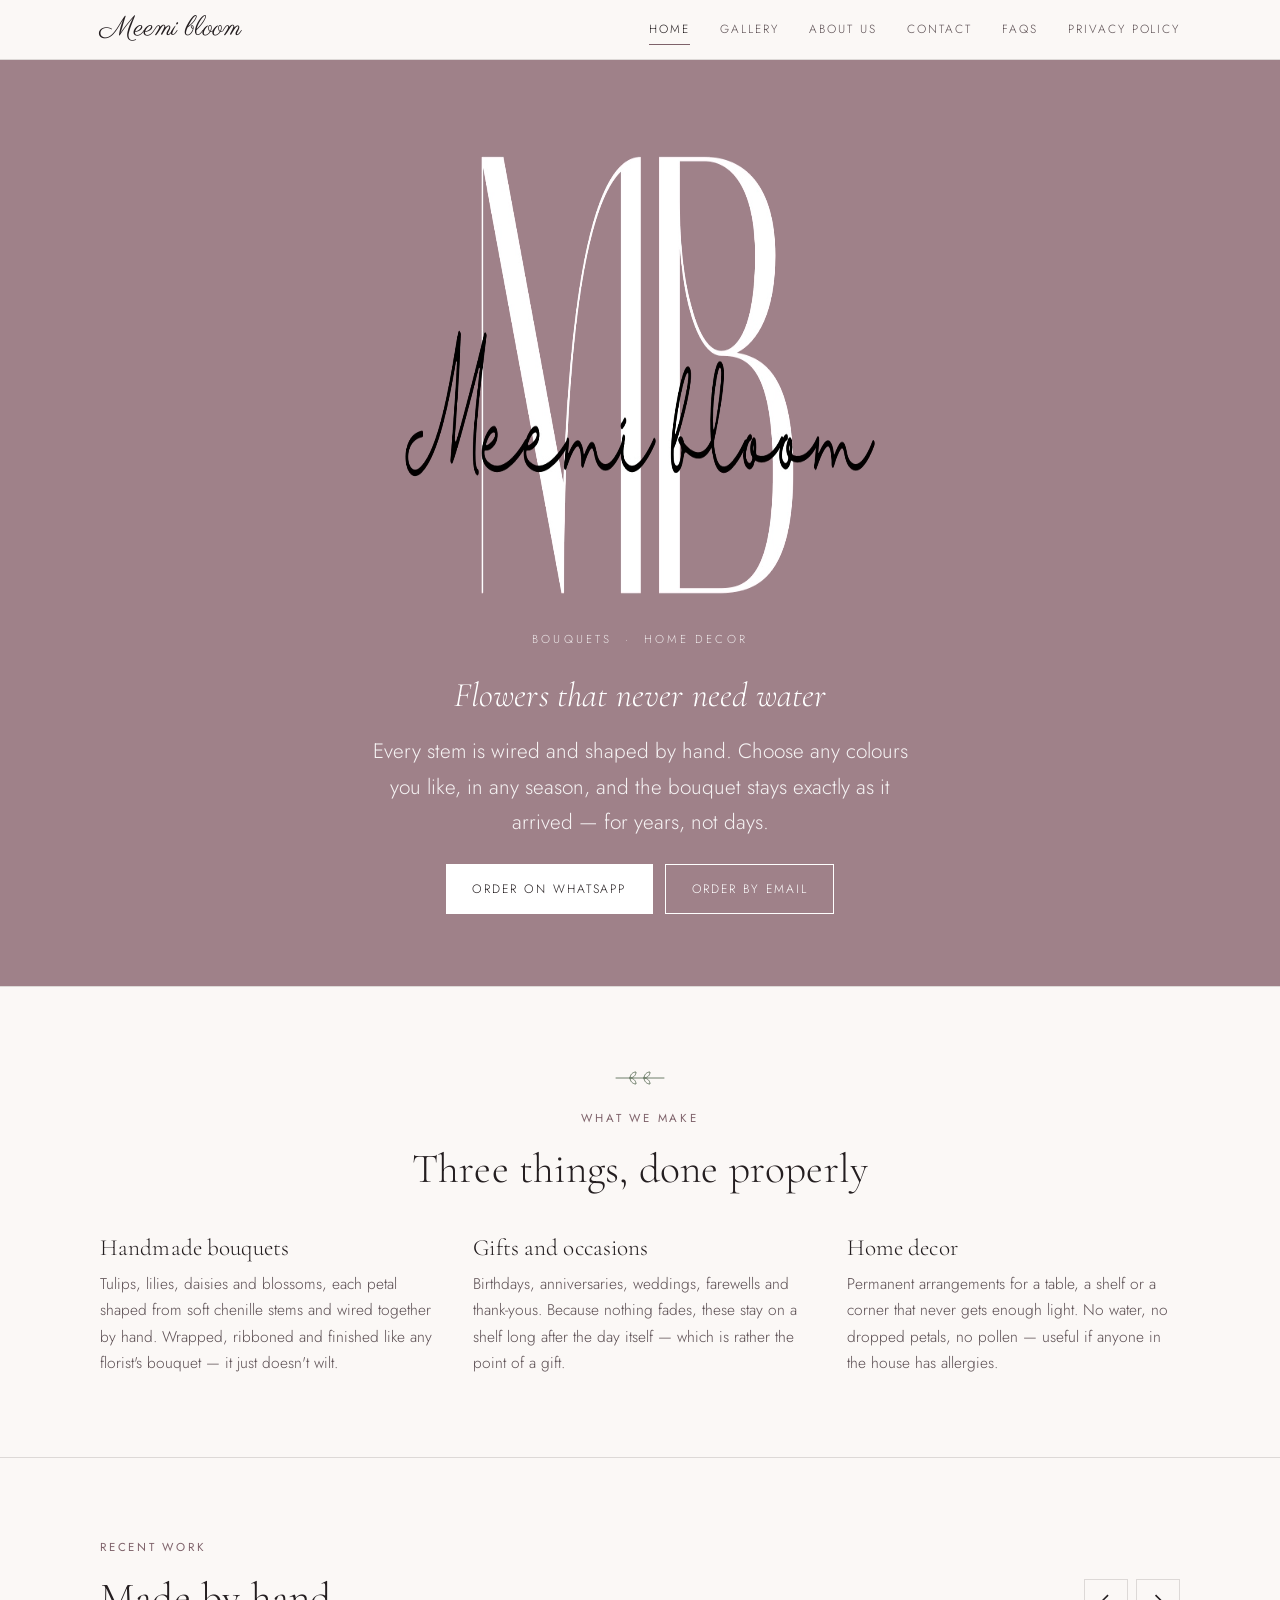
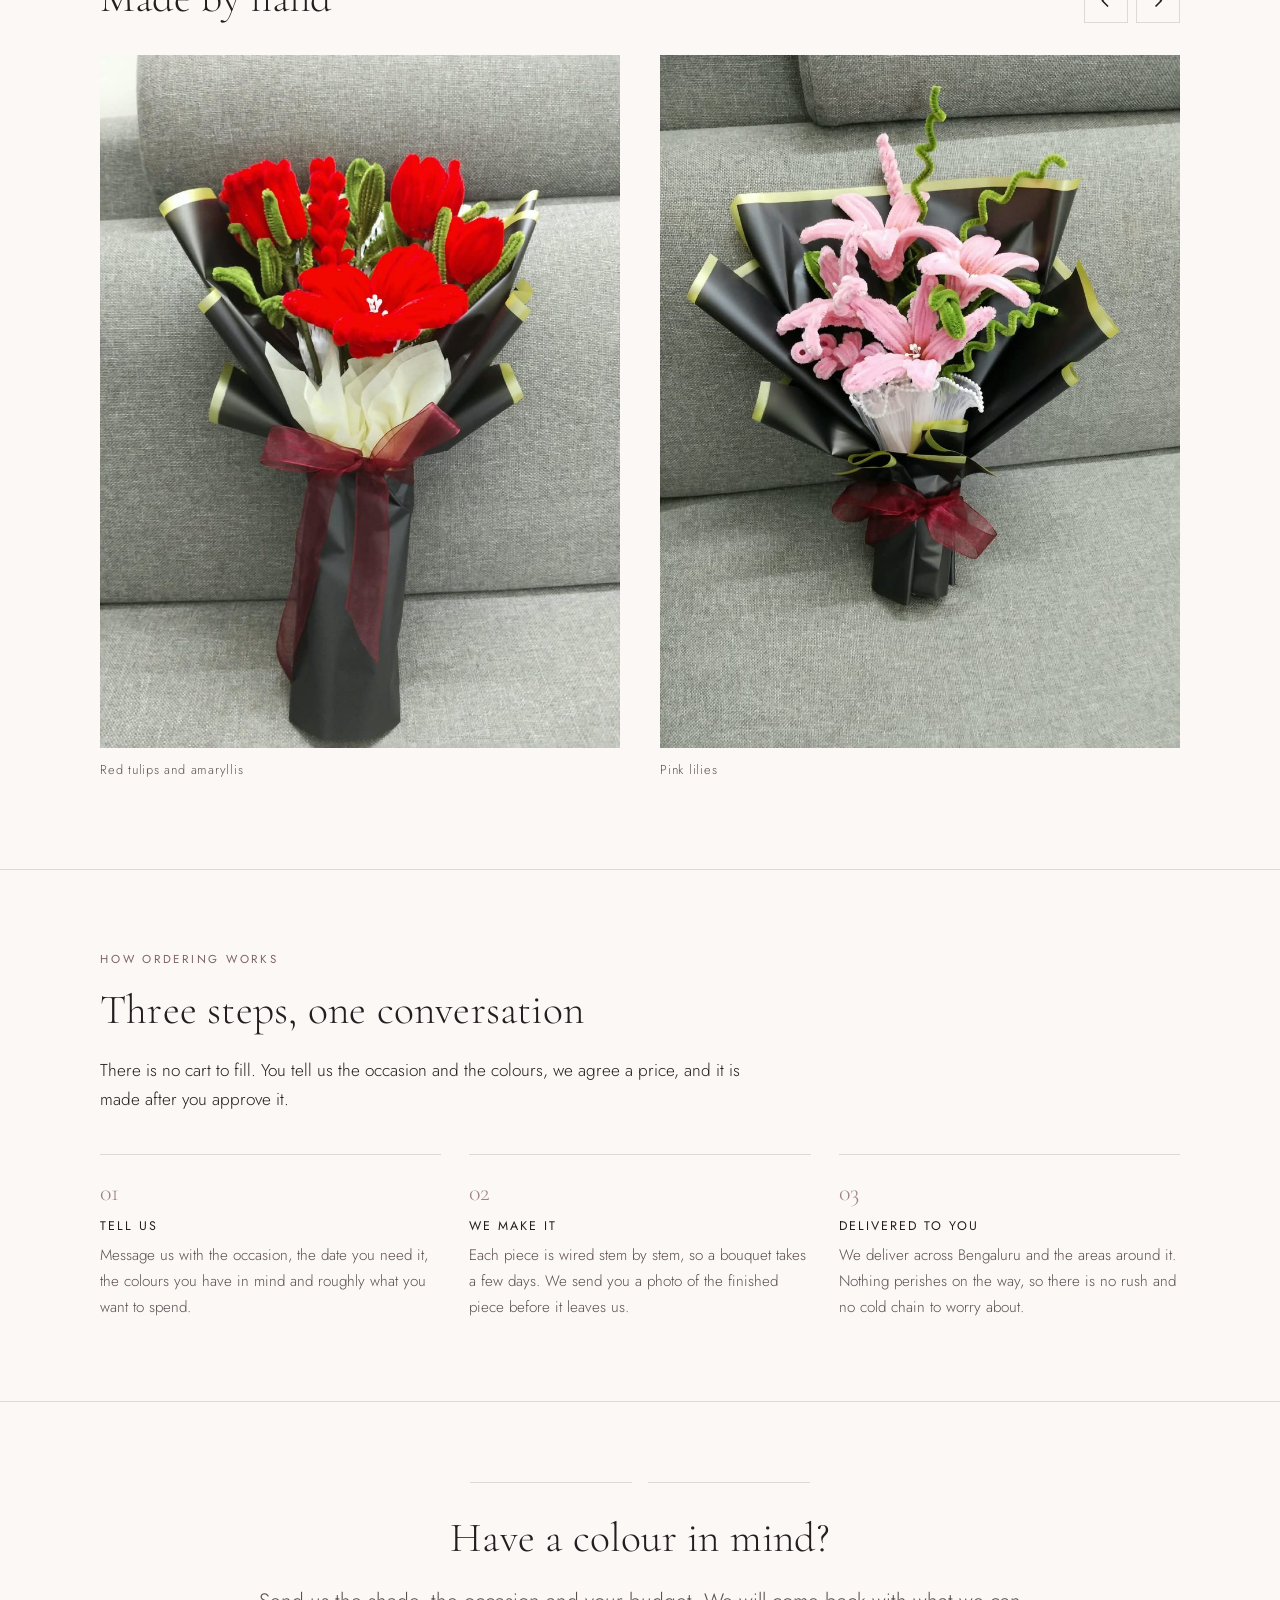
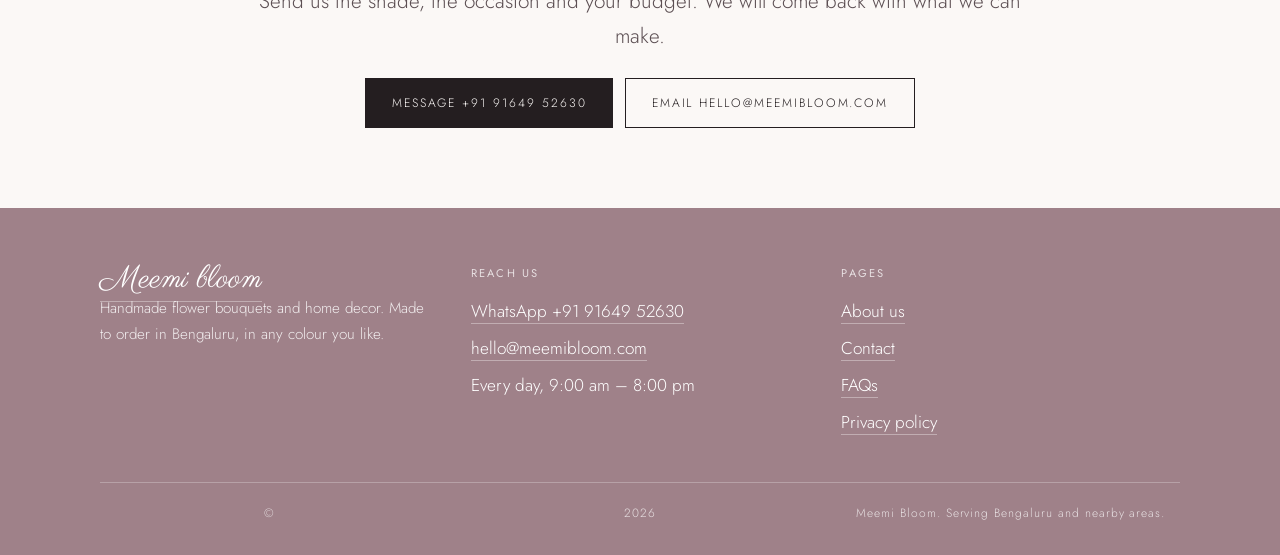
==== index.html @ 5b85087c "Add files via upload First version of the website" ====
<!DOCTYPE html>
<html lang="en">
<head>
<meta charset="utf-8">
<meta name="viewport" content="width=device-width, initial-scale=1">
<title>Meemi Bloom — Handmade Flower Bouquets & Home Decor in Bengaluru</title>
<meta name="description" content="Handmade flower bouquets and home decor from Meemi Bloom, Bengaluru. Wired by hand from chenille stems in any colour you choose — they never wilt and last for years. WhatsApp +91 91649 52630.">
<link rel="canonical" href="https://www.meemibloom.com/">
<meta name="robots" content="index, follow">
<meta property="og:type" content="website">
<meta property="og:site_name" content="Meemi Bloom">
<meta property="og:title" content="Meemi Bloom — Handmade Flower Bouquets & Home Decor in Bengaluru">
<meta property="og:description" content="Handmade flower bouquets and home decor from Meemi Bloom, Bengaluru. Wired by hand from chenille stems in any colour you choose — they never wilt and last for years. WhatsApp +91 91649 52630.">
<meta property="og:url" content="https://www.meemibloom.com/">
<meta property="og:image" content="https://www.meemibloom.com/assets/og-image.jpg">
<meta name="twitter:card" content="summary_large_image">
<meta name="theme-color" content="#9F8189">
<link rel="icon" href="assets/favicon-32.png" sizes="32x32">
<link rel="icon" href="assets/favicon.png" sizes="512x512">
<link rel="apple-touch-icon" href="assets/apple-touch-icon.png">
<link rel="preconnect" href="https://fonts.googleapis.com">
<link rel="preconnect" href="https://fonts.gstatic.com" crossorigin>
<link href="https://fonts.googleapis.com/css2?family=Cormorant+Garamond:ital,wght@0,300;0,400;0,500;1,300&family=Jost:wght@300;400&family=Parisienne&display=swap" rel="stylesheet">
<link rel="stylesheet" href="style.css">
<script>document.documentElement.classList.add('js');</script>
<script src="photos.js"></script>
<script type="application/ld+json">{
  "@context": "https://schema.org",
  "@type": "Store",
  "@id": "https://www.meemibloom.com/#business",
  "name": "Meemi Bloom",
  "description": "Handmade flower bouquets and home decor, wired by hand from chenille stems. Made to order in any colour, they never wilt and last for years. Based in Bengaluru.",
  "url": "https://www.meemibloom.com/",
  "telephone": "+919164952630",
  "email": "hello@meemibloom.com",
  "image": "https://www.meemibloom.com/assets/og-image.jpg",
  "logo": "https://www.meemibloom.com/assets/favicon.png",
  "priceRange": "$$",
  "address": {
    "@type": "PostalAddress",
    "addressLocality": "Bengaluru",
    "addressCountry": "IN"
  },
  "areaServed": {
    "@type": "City",
    "name": "Bengaluru"
  },
  "openingHoursSpecification": [
    {
      "@type": "OpeningHoursSpecification",
      "dayOfWeek": [
        "Monday",
        "Tuesday",
        "Wednesday",
        "Thursday",
        "Friday",
        "Saturday",
        "Sunday"
      ],
      "opens": "09:00",
      "closes": "20:00"
    }
  ],
  "makesOffer": [
    {
      "@type": "Offer",
      "itemOffered": {
        "@type": "Product",
        "name": "Handmade flower bouquets"
      }
    },
    {
      "@type": "Offer",
      "itemOffered": {
        "@type": "Product",
        "name": "Keepsake gifts for occasions"
      }
    },
    {
      "@type": "Offer",
      "itemOffered": {
        "@type": "Product",
        "name": "Handmade home decor arrangements"
      }
    }
  ]
}</script>
</head>
<body>
<header class="site-head">
  <div class="wrap">
    <a class="brand" href="index.html">Meemi bloom</a>
    <nav class="nav" aria-label="Main">
      <a href="index.html" aria-current="page">Home</a>
      <a href="gallery.html">Gallery</a>
      <a href="about.html">About Us</a>
      <a href="contact.html">Contact</a>
      <a href="faqs.html">FAQs</a>
      <a href="privacy.html">Privacy Policy</a>
    </nav>
  </div>
</header>
<main>

<section class="hero">
  <div class="wrap">
    <img src="assets/logo-mark.png" alt="Meemi Bloom" width="1106" height="438" fetchpriority="high">
    <p class="tag">Bouquets &nbsp;·&nbsp; Home decor</p>
    <h1>Flowers that never need water</h1>
    <p class="lede">Every stem is wired and shaped by hand. Choose any colours you like, in any season, and the bouquet stays exactly as it arrived — for years, not days.</p>
    <div class="actions">
      <a class="btn btn-solid" href="https://wa.me/919164952630?text=Hi%20Meemi%20Bloom%2C%20I%27d%20like%20to%20ask%20about%20an%20order.">Order on WhatsApp</a>
      <a class="btn btn-ghost" href="mailto:hello@meemibloom.com?subject=Handmade%20bouquet%20enquiry">Order by email</a>
    </div>
  </div>
</section>

<section>
  <div class="wrap center reveal">
    <svg class="sprig" width="56" height="22" viewBox="0 0 56 22" aria-hidden="true" fill="none" stroke="currentColor" stroke-width="1" stroke-linecap="round"><path d="M4 11h48"/><path d="M18 11c0-3.3 2.7-6 6-6 0 3.3-2.7 6-6 6z"/><path d="M18 11c0 3.3 2.7 6 6 6 0-3.3-2.7-6-6-6z"/><path d="M32 11c0-3.3 2.7-6 6-6 0 3.3-2.7 6-6 6z"/><path d="M32 11c0 3.3 2.7 6 6 6 0-3.3-2.7-6-6-6z"/></svg>
    <p class="eyebrow" style="margin-top:1.25rem">What we make</p>
    <h2>Three things, done properly</h2>
    <div class="cards" style="text-align:left">
      <div class="card">
        <h3>Handmade bouquets</h3>
        <p>Tulips, lilies, daisies and blossoms, each petal shaped from soft chenille stems and wired together by hand. Wrapped, ribboned and finished like any florist's bouquet — it just doesn't wilt.</p>
      </div>
      <div class="card">
        <h3>Gifts and occasions</h3>
        <p>Birthdays, anniversaries, weddings, farewells and thank-yous. Because nothing fades, these stay on a shelf long after the day itself — which is rather the point of a gift.</p>
      </div>
      <div class="card">
        <h3>Home decor</h3>
        <p>Permanent arrangements for a table, a shelf or a corner that never gets enough light. No water, no dropped petals, no pollen — useful if anyone in the house has allergies.</p>
      </div>
    </div>
  </div>
</section>

<section id="work">
  <div class="wrap reveal">
    <div class="section-head">
      <div>
        <p class="eyebrow">Recent work</p>
        <h2>Made by hand</h2>
      </div>
      <div class="carousel-nav">
        <button class="c-btn" type="button" data-carousel="latest" data-dir="-1" aria-label="Show previous photos">
          <svg viewBox="0 0 12 12" fill="none" stroke="currentColor" stroke-width="1.4" aria-hidden="true"><path d="M8 1 3 6l5 5"/></svg>
        </button>
        <button class="c-btn" type="button" data-carousel="latest" data-dir="1" aria-label="Show next photos">
          <svg viewBox="0 0 12 12" fill="none" stroke="currentColor" stroke-width="1.4" aria-hidden="true"><path d="M4 1l5 5-5 5"/></svg>
        </button>
      </div>
    </div>
    <div class="carousel" id="latest" tabindex="0" role="region" aria-label="Photographs of our handmade bouquets">
      <figure class="slide"><img src="assets/photos/bouquet-01.jpg" width="900" height="1200" loading="lazy" alt="Handmade red tulip and amaryllis bouquet in black wrap with a burgundy ribbon"><figcaption>Red tulips and amaryllis</figcaption></figure>
      <figure class="slide"><img src="assets/photos/bouquet-02.jpg" width="900" height="1200" loading="lazy" alt="Handmade pink lily bouquet with curled green stems in black wrap"><figcaption>Pink lilies</figcaption></figure>
      <figure class="slide"><img src="assets/photos/bouquet-03.jpg" width="900" height="1200" loading="lazy" alt="Handmade pink tulip bouquet in pink wrap with a satin bow"><figcaption>Pink tulips</figcaption></figure>
      <figure class="slide"><img src="assets/photos/bouquet-04.jpg" width="900" height="1200" loading="lazy" alt="Handmade rust and cream bouquet of lilies, tulips and daisies in ivory wrap"><figcaption>Rust and cream</figcaption></figure>
      <figure class="slide"><img src="assets/photos/bouquet-05.jpg" width="900" height="1200" loading="lazy" alt="Handmade teal and white bouquet with pearl detailing and a blue ribbon"><figcaption>Teal and white</figcaption></figure>
    </div>
  </div>
</section>

<section>
  <div class="wrap reveal">
    <p class="eyebrow">How ordering works</p>
    <h2>Three steps, one conversation</h2>
    <p>There is no cart to fill. You tell us the occasion and the colours, we agree a price, and it is made after you approve it.</p>
    <ol class="steps">
      <li>
        <h3>Tell us</h3>
        <p>Message us with the occasion, the date you need it, the colours you have in mind and roughly what you want to spend.</p>
      </li>
      <li>
        <h3>We make it</h3>
        <p>Each piece is wired stem by stem, so a bouquet takes a few days. We send you a photo of the finished piece before it leaves us.</p>
      </li>
      <li>
        <h3>Delivered to you</h3>
        <p>We deliver across Bengaluru and the areas around it. Nothing perishes on the way, so there is no rush and no cold chain to worry about.</p>
      </li>
    </ol>
  </div>
</section>

<section>
  <div class="wrap center reveal">
    <div class="rule"></div>
    <h2>Have a colour in mind?</h2>
    <p class="lede">Send us the shade, the occasion and your budget. We will come back with what we can make.</p>
    <div class="actions">
      <a class="btn btn-solid" href="https://wa.me/919164952630?text=Hi%20Meemi%20Bloom%2C%20I%27d%20like%20to%20ask%20about%20an%20order.">Message +91 91649 52630</a>
      <a class="btn btn-ghost" href="mailto:hello@meemibloom.com?subject=Handmade%20bouquet%20enquiry">Email hello@meemibloom.com</a>
    </div>
  </div>
</section>
</main>
<footer class="site-foot">
  <div class="wrap">
    <div>
      <a class="brand" href="index.html">Meemi bloom</a>
      <p>Handmade flower bouquets and home decor. Made to order in Bengaluru, in any colour you like.</p>
    </div>
    <div>
      <h4>Reach us</h4>
      <ul>
        <li><a href="https://wa.me/919164952630?text=Hi%20Meemi%20Bloom%2C%20I%27d%20like%20to%20ask%20about%20an%20order.">WhatsApp +91 91649 52630</a></li>
        <li><a href="mailto:hello@meemibloom.com">hello@meemibloom.com</a></li>
        <li>Every day, 9:00 am – 8:00 pm</li>
      </ul>
    </div>
    <div>
      <h4>Pages</h4>
      <ul>
        <li><a href="about.html">About us</a></li>
        <li><a href="contact.html">Contact</a></li>
        <li><a href="faqs.html">FAQs</a></li>
        <li><a href="privacy.html">Privacy policy</a></li>
      </ul>
    </div>
  </div>
  <div class="wrap colophon">© <span id="yr">2026</span> Meemi Bloom. Serving Bengaluru and nearby areas.</div>
</footer>
<script>
document.getElementById('yr').textContent = new Date().getFullYear();
(function(){
  var els = Array.prototype.slice.call(document.querySelectorAll('.reveal'));
  function showAll(){ for (var i=0;i<els.length;i++) els[i].classList.add('in'); }
  try {
    var reduce = window.matchMedia && window.matchMedia('(prefers-reduced-motion: reduce)').matches;
    if (!('IntersectionObserver' in window) || reduce) { showAll(); return; }
    var io = new IntersectionObserver(function(entries){
      for (var i=0;i<entries.length;i++) {
        if (entries[i].isIntersecting) { entries[i].target.classList.add('in'); io.unobserve(entries[i].target); }
      }
    }, { rootMargin: '0px 0px -8% 0px' });
    for (var j=0;j<els.length;j++) io.observe(els[j]);
  } catch (e) { showAll(); }
})();
(function(){
  var track = document.getElementById('latest');
  var list = window.MEEMI_PHOTOS;
  if (track && list && list.length) {
    var html = '';
    for (var i = 0; i < Math.min(6, list.length); i++) {
      html += '<figure class="slide"><img src="' + list[i].src + '" width="900" height="1200" loading="lazy" alt="Handmade bouquet — ' + list[i].title + '"><figcaption>' + list[i].title + '</figcaption></figure>';
    }
    track.innerHTML = html;
  }
})();
(function(){
  Array.prototype.slice.call(document.querySelectorAll('.c-btn')).forEach(function(btn){
    btn.addEventListener('click', function(){
      var track = document.getElementById(btn.getAttribute('data-carousel'));
      if (!track) return;
      var dir = parseInt(btn.getAttribute('data-dir'), 10);
      var slide = track.querySelector('.slide'); if (!slide) return;
      var gap = parseFloat(getComputedStyle(track).columnGap || getComputedStyle(track).gap) || 0;
      var step = slide.getBoundingClientRect().width + gap;
      var max = track.scrollWidth - track.clientWidth;
      if (dir > 0 && track.scrollLeft >= max - 4) { track.scrollLeft = 0; return; }
      if (dir < 0 && track.scrollLeft <= 4) { track.scrollLeft = max; return; }
      track.scrollLeft = track.scrollLeft + dir * step;
    });
  });
})();
</script>
</body>
</html>
---- style.css ----
/* Meemi Bloom — site styles */

:root{
  --mauve:#9F8189;
  --mauve-deep:#7E626A;
  --mauve-tint:#EFE6E6;
  --ink:#241E20;
  --ink-soft:#5B4E52;
  --paper:#FBF8F6;
  --sage:#6F7F6B;
  --line:rgba(36,30,32,.14);
  --display:"Cormorant Garamond",Georgia,serif;
  --body:"Jost",-apple-system,"Segoe UI",sans-serif;
  --script:"Parisienne",cursive;
  --measure:68ch;
  --pad:clamp(1.25rem,5vw,4rem);
}

*,*::before,*::after{box-sizing:border-box}
html{scroll-behavior:smooth;-webkit-text-size-adjust:100%}
body{
  margin:0;background:var(--paper);color:var(--ink);
  font-family:var(--body);font-weight:300;font-size:clamp(1rem,.96rem + .2vw,1.075rem);
  line-height:1.7;
}
img{max-width:100%;display:block}
a{color:var(--mauve-deep);text-underline-offset:.28em;text-decoration-thickness:.05em}
a:hover{color:var(--ink)}
:focus-visible{outline:2px solid var(--sage);outline-offset:3px;border-radius:2px}

.wrap{width:min(100% - (2 * var(--pad)),1080px);margin-inline:auto}
.narrow{width:min(100% - (2 * var(--pad)),720px);margin-inline:auto}

/* ---------- type ---------- */
h1,h2,h3{font-family:var(--display);font-weight:300;letter-spacing:.005em;margin:0 0 .5em}
h1{font-size:clamp(2.4rem,1.6rem + 3.4vw,4rem);line-height:1.06}
h2{font-size:clamp(1.75rem,1.3rem + 1.9vw,2.6rem);line-height:1.15}
h3{font-size:clamp(1.2rem,1.05rem + .6vw,1.45rem);line-height:1.25;margin-bottom:.35em}
p{margin:0 0 1.15em;max-width:var(--measure)}
.eyebrow{
  font-family:var(--body);font-size:.72rem;font-weight:400;
  letter-spacing:.24em;text-transform:uppercase;color:var(--mauve-deep);
  margin:0 0 1.1rem;
}
.lede{font-size:clamp(1.08rem,1rem + .5vw,1.3rem);color:var(--ink-soft)}

/* ---------- header ---------- */
.site-head{
  position:sticky;top:0;z-index:20;background:rgba(251,248,246,.92);
  backdrop-filter:blur(8px);border-bottom:1px solid var(--line);
}
.site-head .wrap{display:flex;align-items:center;justify-content:space-between;gap:1rem;padding:.85rem 0}
.brand{font-family:var(--script);font-size:1.75rem;color:var(--ink);text-decoration:none;line-height:1}
.brand:hover{color:var(--mauve-deep)}
.nav{display:flex;gap:clamp(.9rem,2.4vw,2rem);align-items:center;flex-wrap:wrap;justify-content:flex-end}
.nav a{
  font-size:.74rem;letter-spacing:.16em;text-transform:uppercase;
  color:var(--ink-soft);text-decoration:none;padding:.35rem 0;position:relative;
}
.nav a::after{
  content:"";position:absolute;left:0;right:0;bottom:0;height:1px;
  background:var(--mauve-deep);transform:scaleX(0);transform-origin:left;
  transition:transform .25s ease;
}
.nav a:hover::after,.nav a[aria-current="page"]::after{transform:scaleX(1)}
.nav a[aria-current="page"]{color:var(--ink)}

/* ---------- hero ---------- */
.hero{background:var(--mauve);color:#fff;text-align:center;padding:clamp(3rem,9vw,6rem) 0 clamp(2.5rem,7vw,4.5rem)}
.hero img{width:min(80%,470px);margin:0 auto clamp(1.5rem,4vw,2.25rem)}
.hero p{color:rgba(255,255,255,.92);margin-inline:auto;max-width:46ch}
.hero .tag{
  font-size:.72rem;letter-spacing:.28em;text-transform:uppercase;
  color:rgba(255,255,255,.8);margin-bottom:1.75rem;
}

/* ---------- page head (inner pages) ---------- */
.page-head{background:var(--mauve);color:#fff;padding:clamp(2.5rem,7vw,4.5rem) 0 clamp(2rem,5vw,3.25rem);text-align:center}
.page-head h1{margin-bottom:.25em}
.page-head .eyebrow{color:rgba(255,255,255,.78)}
.page-head p{color:rgba(255,255,255,.9);margin:0 auto;max-width:52ch}

/* ---------- sections ---------- */
section{padding:clamp(2.75rem,7vw,5rem) 0}
section + section{border-top:1px solid var(--line)}
.center{text-align:center}
.center p{margin-inline:auto}

.cards{display:grid;gap:clamp(1.5rem,4vw,2.5rem);grid-template-columns:repeat(auto-fit,minmax(230px,1fr));margin-top:2.5rem}
.card p{margin-bottom:0;color:var(--ink-soft);font-size:.97rem}
.card .sprig{margin-bottom:1rem}

.steps{list-style:none;counter-reset:s;padding:0;margin:2.5rem 0 0;display:grid;gap:1.75rem;grid-template-columns:repeat(auto-fit,minmax(240px,1fr))}
.steps li{counter-increment:s;padding-top:1.1rem;border-top:1px solid var(--line)}
.steps li::before{
  content:counter(s,decimal-leading-zero);display:block;
  font-family:var(--display);font-size:1.5rem;color:var(--mauve);margin-bottom:.35rem;
}
.steps h3{font-family:var(--body);font-size:.78rem;font-weight:400;letter-spacing:.16em;text-transform:uppercase;margin-bottom:.55rem}
.steps p{margin:0;color:var(--ink-soft);font-size:.95rem}

/* ---------- buttons ---------- */
.actions{display:flex;gap:.75rem;flex-wrap:wrap;justify-content:center;margin-top:.5rem}
.btn{
  display:inline-block;font-size:.76rem;letter-spacing:.16em;text-transform:uppercase;
  padding:.85rem 1.6rem;text-decoration:none;border:1px solid currentColor;
  transition:background .2s ease,color .2s ease;
}
.btn-solid{background:var(--ink);color:var(--paper);border-color:var(--ink)}
.btn-solid:hover{background:var(--mauve-deep);border-color:var(--mauve-deep);color:#fff}
.hero .btn-solid{background:#fff;color:var(--ink);border-color:#fff}
.hero .btn-solid:hover{background:transparent;color:#fff}
.hero .btn-ghost{color:#fff}
.hero .btn-ghost:hover{background:#fff;color:var(--ink)}
.btn-ghost{color:var(--ink)}
.btn-ghost:hover{background:var(--ink);color:var(--paper)}

/* ---------- contact list ---------- */
.contact-list{list-style:none;padding:0;margin:2rem 0 0;display:grid;gap:1.5rem;grid-template-columns:repeat(auto-fit,minmax(220px,1fr))}
.contact-list dt,.contact-list .label{
  font-size:.7rem;letter-spacing:.2em;text-transform:uppercase;color:var(--mauve-deep);margin-bottom:.35rem;
}
.contact-list .value{font-family:var(--display);font-size:1.3rem;line-height:1.3}
.contact-list a{text-decoration:none;border-bottom:1px solid var(--line)}
.contact-list a:hover{border-color:var(--mauve-deep)}

/* ---------- faqs ---------- */
.faq{border-top:1px solid var(--line);padding:0}
.faq:last-of-type{border-bottom:1px solid var(--line)}
.faq summary{
  cursor:pointer;list-style:none;padding:1.15rem 2.5rem 1.15rem 0;position:relative;
  font-family:var(--display);font-size:clamp(1.1rem,1rem + .4vw,1.3rem);
}
.faq summary::-webkit-details-marker{display:none}
.faq summary::after{
  content:"";position:absolute;right:.35rem;top:50%;width:.6rem;height:.6rem;
  border-right:1px solid var(--mauve-deep);border-bottom:1px solid var(--mauve-deep);
  transform:translateY(-70%) rotate(45deg);transition:transform .25s ease;
}
.faq[open] summary::after{transform:translateY(-30%) rotate(225deg)}
.faq p{color:var(--ink-soft);padding-bottom:1.1rem;margin:0;font-size:.98rem}
.faq p + p{padding-top:0;margin-top:-.4rem}

/* ---------- legal ---------- */
.legal h2{font-size:clamp(1.3rem,1.15rem + .6vw,1.6rem);margin-top:2.25rem}
.legal ul{color:var(--ink-soft);padding-left:1.1rem}
.legal li{margin-bottom:.45rem}
.updated{font-size:.78rem;letter-spacing:.12em;text-transform:uppercase;color:var(--mauve-deep)}

/* ---------- sprig divider ---------- */
.sprig{display:block;margin:0 auto;color:var(--sage)}
.rule{display:flex;align-items:center;gap:1rem;justify-content:center;margin:0 auto 2rem;max-width:340px}
.rule::before,.rule::after{content:"";flex:1;height:1px;background:var(--line)}

/* ---------- footer ---------- */
.site-foot{background:var(--mauve);color:#fff;padding:clamp(2.5rem,6vw,3.5rem) 0 2rem;margin-top:0}
.site-foot .wrap{display:grid;gap:2rem;grid-template-columns:repeat(auto-fit,minmax(210px,1fr))}
.site-foot .brand{color:#fff;font-size:2rem}
.site-foot h4{font-size:.7rem;letter-spacing:.2em;text-transform:uppercase;font-weight:400;margin:0 0 .85rem;color:rgba(255,255,255,.75)}
.site-foot a{color:#fff;text-decoration:none;border-bottom:1px solid rgba(255,255,255,.35)}
.site-foot a:hover{border-color:#fff}
.site-foot ul{list-style:none;padding:0;margin:0}
.site-foot li{margin-bottom:.5rem}
.site-foot p{color:rgba(255,255,255,.85);font-size:.95rem}
.colophon{
  border-top:1px solid rgba(255,255,255,.25);margin-top:2.25rem;padding-top:1.25rem;
  font-size:.75rem;letter-spacing:.08em;color:rgba(255,255,255,.75);text-align:center;
}

/* ---------- motion ---------- */
.js .reveal{opacity:0;transform:translateY(14px);transition:opacity .7s ease,transform .7s ease}
.js .reveal.in{opacity:1;transform:none}
@media (prefers-reduced-motion:reduce){
  html{scroll-behavior:auto}
  .js .reveal{opacity:1;transform:none;transition:none}
  *{animation-duration:.001ms !important;transition-duration:.001ms !important}
}

@media (max-width:640px){
  .site-head .wrap{flex-direction:column;align-items:center;gap:.5rem;padding:.75rem 0}
  .nav{justify-content:center}
  .site-foot .wrap{text-align:center}
  .site-foot .contact-list{justify-items:center}
}

.hero h1{font-size:clamp(1.45rem,1.1rem + 1.5vw,2.15rem);font-style:italic;font-weight:300;color:#fff;margin-bottom:.6em}
.hero .lede{color:rgba(255,255,255,.9)}
.card h3{color:var(--ink)}
.legal ul{margin-bottom:1.15em}

/* ---------- carousel ---------- */
.section-head{display:flex;align-items:flex-end;justify-content:space-between;gap:1.5rem;flex-wrap:wrap}
.section-head h2{margin-bottom:0}
.carousel-nav{display:flex;gap:.5rem}
.c-btn{
  width:2.75rem;height:2.75rem;border:1px solid var(--line);background:transparent;
  color:var(--ink);cursor:pointer;display:grid;place-items:center;padding:0;
  transition:background .2s ease,color .2s ease,border-color .2s ease;
}
.c-btn:hover{background:var(--ink);color:var(--paper);border-color:var(--ink)}
.c-btn svg{width:.85rem;height:.85rem}
.carousel{
  display:flex;gap:clamp(1.25rem,3.5vw,2.5rem);margin-top:2rem;
  overflow-x:auto;scroll-snap-type:x mandatory;scroll-behavior:smooth;
  padding-bottom:.5rem;-webkit-overflow-scrolling:touch;scrollbar-width:none;
}
.carousel::-webkit-scrollbar{display:none}
.carousel .slide{
  flex:0 0 calc((100% - clamp(1.25rem,3.5vw,2.5rem)) / 2);
  margin:0;scroll-snap-align:start;
}
.carousel .slide img{width:100%;height:auto;aspect-ratio:3/4;object-fit:contain;background:var(--mauve-tint)}
.carousel figcaption{
  font-size:.8rem;letter-spacing:.06em;color:var(--ink-soft);margin-top:.7rem;
}
@media (max-width:620px){ .carousel .slide{flex-basis:100%} }

/* ---------- gallery page ---------- */
.gallery-grid{
  display:grid;gap:clamp(1.25rem,3vw,2rem);
  grid-template-columns:repeat(auto-fill,minmax(230px,1fr));margin-top:.5rem;
}
.gallery-grid figure{margin:0}
.gallery-grid button.tile{
  display:block;width:100%;padding:0;border:0;background:none;cursor:pointer;
  text-align:left;font:inherit;color:inherit;
}
.gallery-grid img{
  width:100%;height:auto;aspect-ratio:3/4;object-fit:contain;
  background:var(--mauve-tint);transition:opacity .25s ease;
}
.gallery-grid button.tile:hover img{opacity:.86}
.gallery-grid figcaption{font-size:.8rem;letter-spacing:.06em;color:var(--ink-soft);margin-top:.6rem}

.pager{display:flex;flex-wrap:wrap;gap:.4rem;justify-content:center;align-items:center;margin-top:3rem}
.pager button{
  min-width:2.5rem;height:2.5rem;padding:0 .7rem;border:1px solid var(--line);
  background:transparent;color:var(--ink);font:inherit;font-size:.85rem;cursor:pointer;
  transition:background .2s ease,color .2s ease,border-color .2s ease;
}
.pager button:hover:not(:disabled){background:var(--ink);color:var(--paper);border-color:var(--ink)}
.pager button[aria-current="true"]{background:var(--mauve);color:#fff;border-color:var(--mauve)}
.pager button:disabled{opacity:.35;cursor:default}
.pager .count{font-size:.78rem;letter-spacing:.1em;color:var(--ink-soft);margin-left:.6rem}

/* ---------- lightbox ---------- */
.lightbox{
  position:fixed;inset:0;z-index:60;background:rgba(26,22,23,.94);
  display:grid;grid-template-rows:auto 1fr auto;padding:clamp(.75rem,2vw,1.5rem);
}
.lightbox[hidden]{display:none}
.lb-bar{display:flex;justify-content:space-between;align-items:center;gap:1rem;color:rgba(255,255,255,.8)}
.lb-count{font-size:.75rem;letter-spacing:.16em;text-transform:uppercase;margin:0}
.lb-stage{display:flex;align-items:center;justify-content:center;gap:clamp(.5rem,2vw,1.5rem);min-height:0}
.lb-stage figure{margin:0;display:flex;flex-direction:column;align-items:center;min-height:0}
.lb-stage img{max-height:74vh;max-width:100%;width:auto;height:auto;object-fit:contain}
.lb-stage figcaption{
  color:#fff;font-family:var(--display);font-size:1.2rem;margin-top:1rem;text-align:center;
}
.lb-btn{
  width:2.9rem;height:2.9rem;flex:0 0 auto;border:1px solid rgba(255,255,255,.45);
  background:transparent;color:#fff;cursor:pointer;display:grid;place-items:center;padding:0;
  transition:background .2s ease,color .2s ease;
}
.lb-btn:hover{background:#fff;color:var(--ink)}
.lb-btn svg{width:.9rem;height:.9rem}
.lb-foot{display:flex;justify-content:center;padding-top:1rem}
.lightbox .btn{border-color:#fff;color:#fff}
.lightbox .btn:hover{background:#fff;color:var(--ink)}
@media (max-width:560px){
  .lb-stage img{max-height:60vh}
  .lb-stage figcaption{font-size:1rem}
}

/* ---------- phone refinements ---------- */
@media (max-width:640px){
  /* let the header scroll away instead of eating a third of a phone screen */
  .site-head{position:static}
  .nav{gap:.55rem .9rem}
  .nav a{font-size:.68rem;letter-spacing:.12em;padding:.45rem 0}
  .brand{font-size:1.55rem}
  .actions .btn{flex:1 1 auto;text-align:center}
}
@media (max-width:560px){
  /* arrows sit over the image so the photo keeps the full width */
  .lb-stage{position:relative}
  .lb-stage .lb-btn{
    position:absolute;top:38%;background:rgba(26,22,23,.55);
    border-color:rgba(255,255,255,.5);width:2.5rem;height:2.5rem;
  }
  #lb-prev{left:0}
  #lb-next{right:0}
}
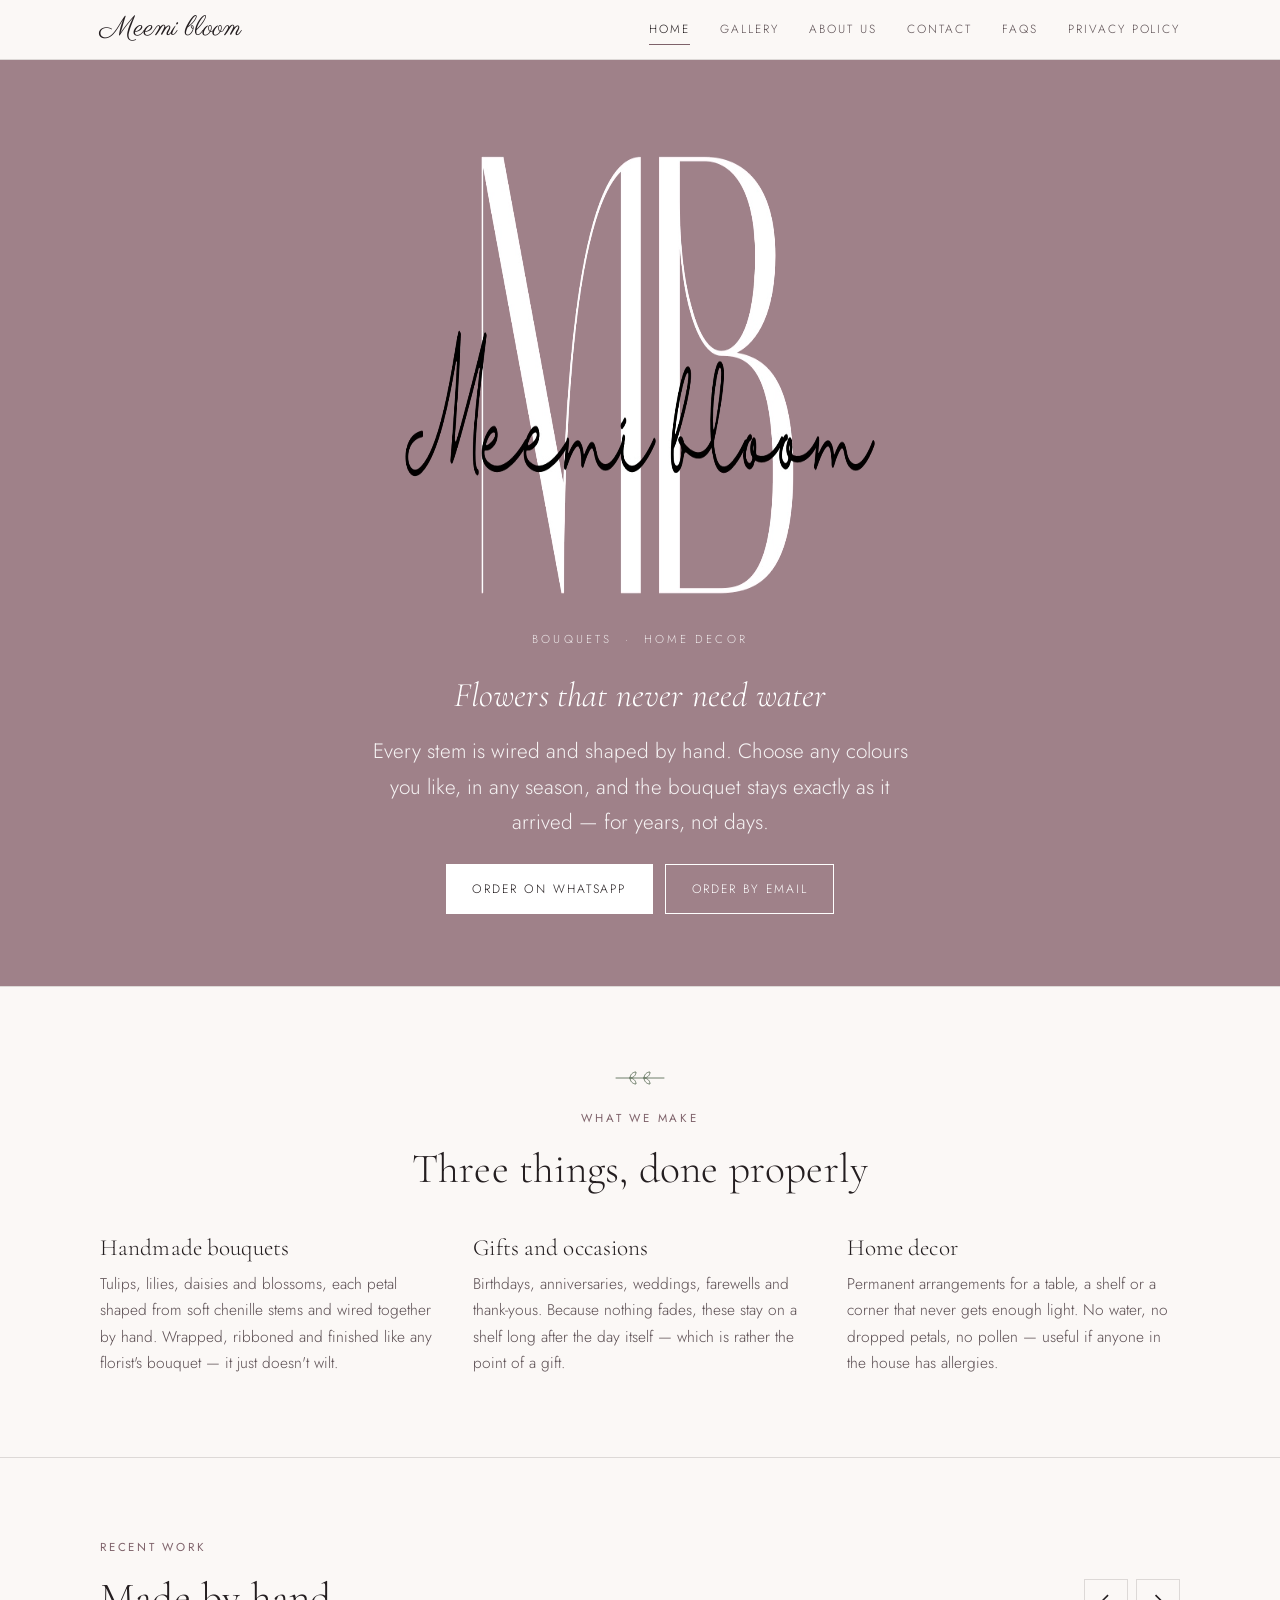
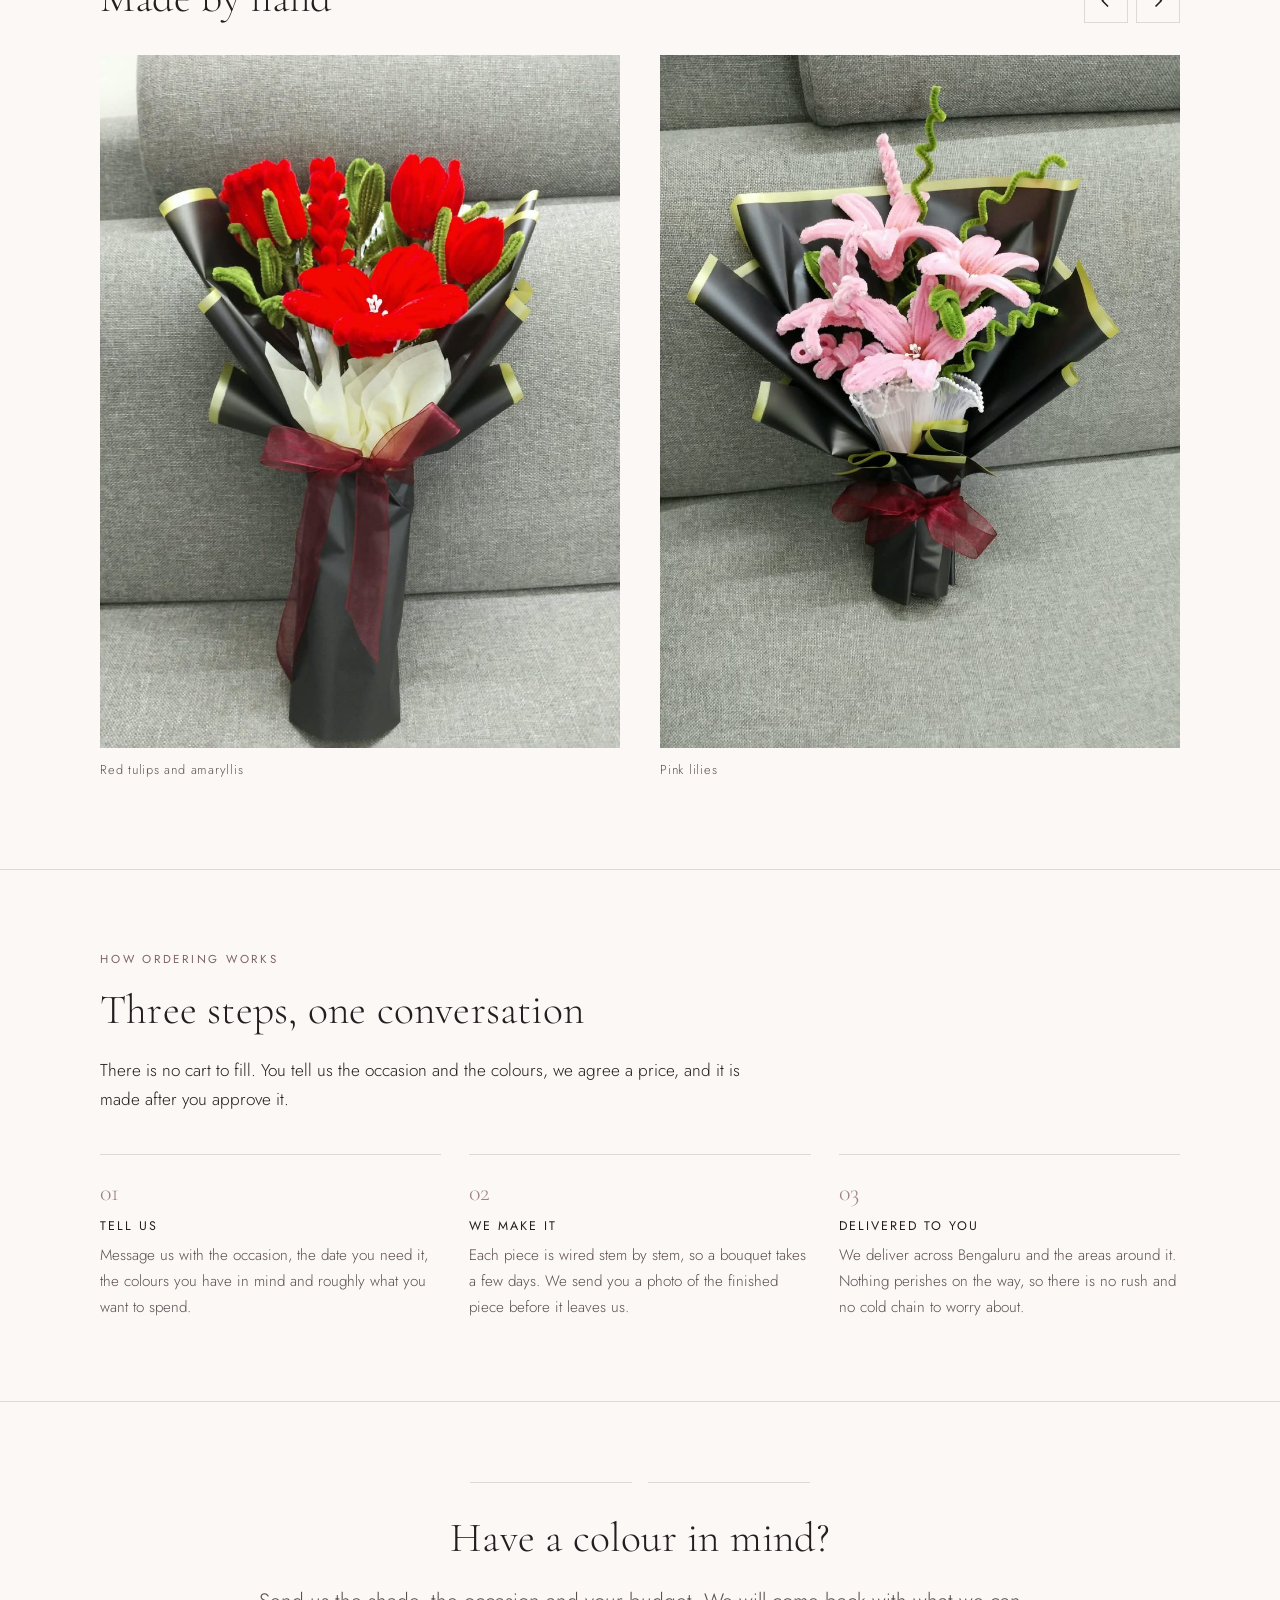
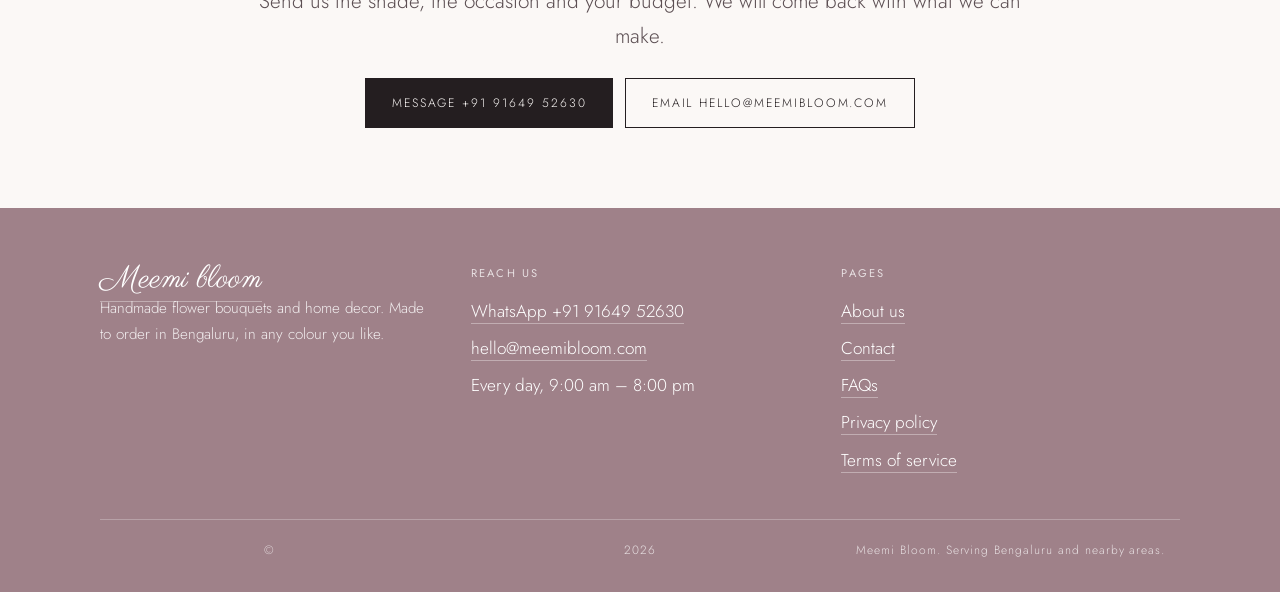
==== commit 66b94aff: "Add files via upload Added terms of service page" ====
--- a/index.html
+++ b/index.html
@@ -218,6 +218,7 @@
         <li><a href="contact.html">Contact</a></li>
         <li><a href="faqs.html">FAQs</a></li>
         <li><a href="privacy.html">Privacy policy</a></li>
+        <li><a href="terms.html">Terms of service</a></li>
       </ul>
     </div>
   </div>
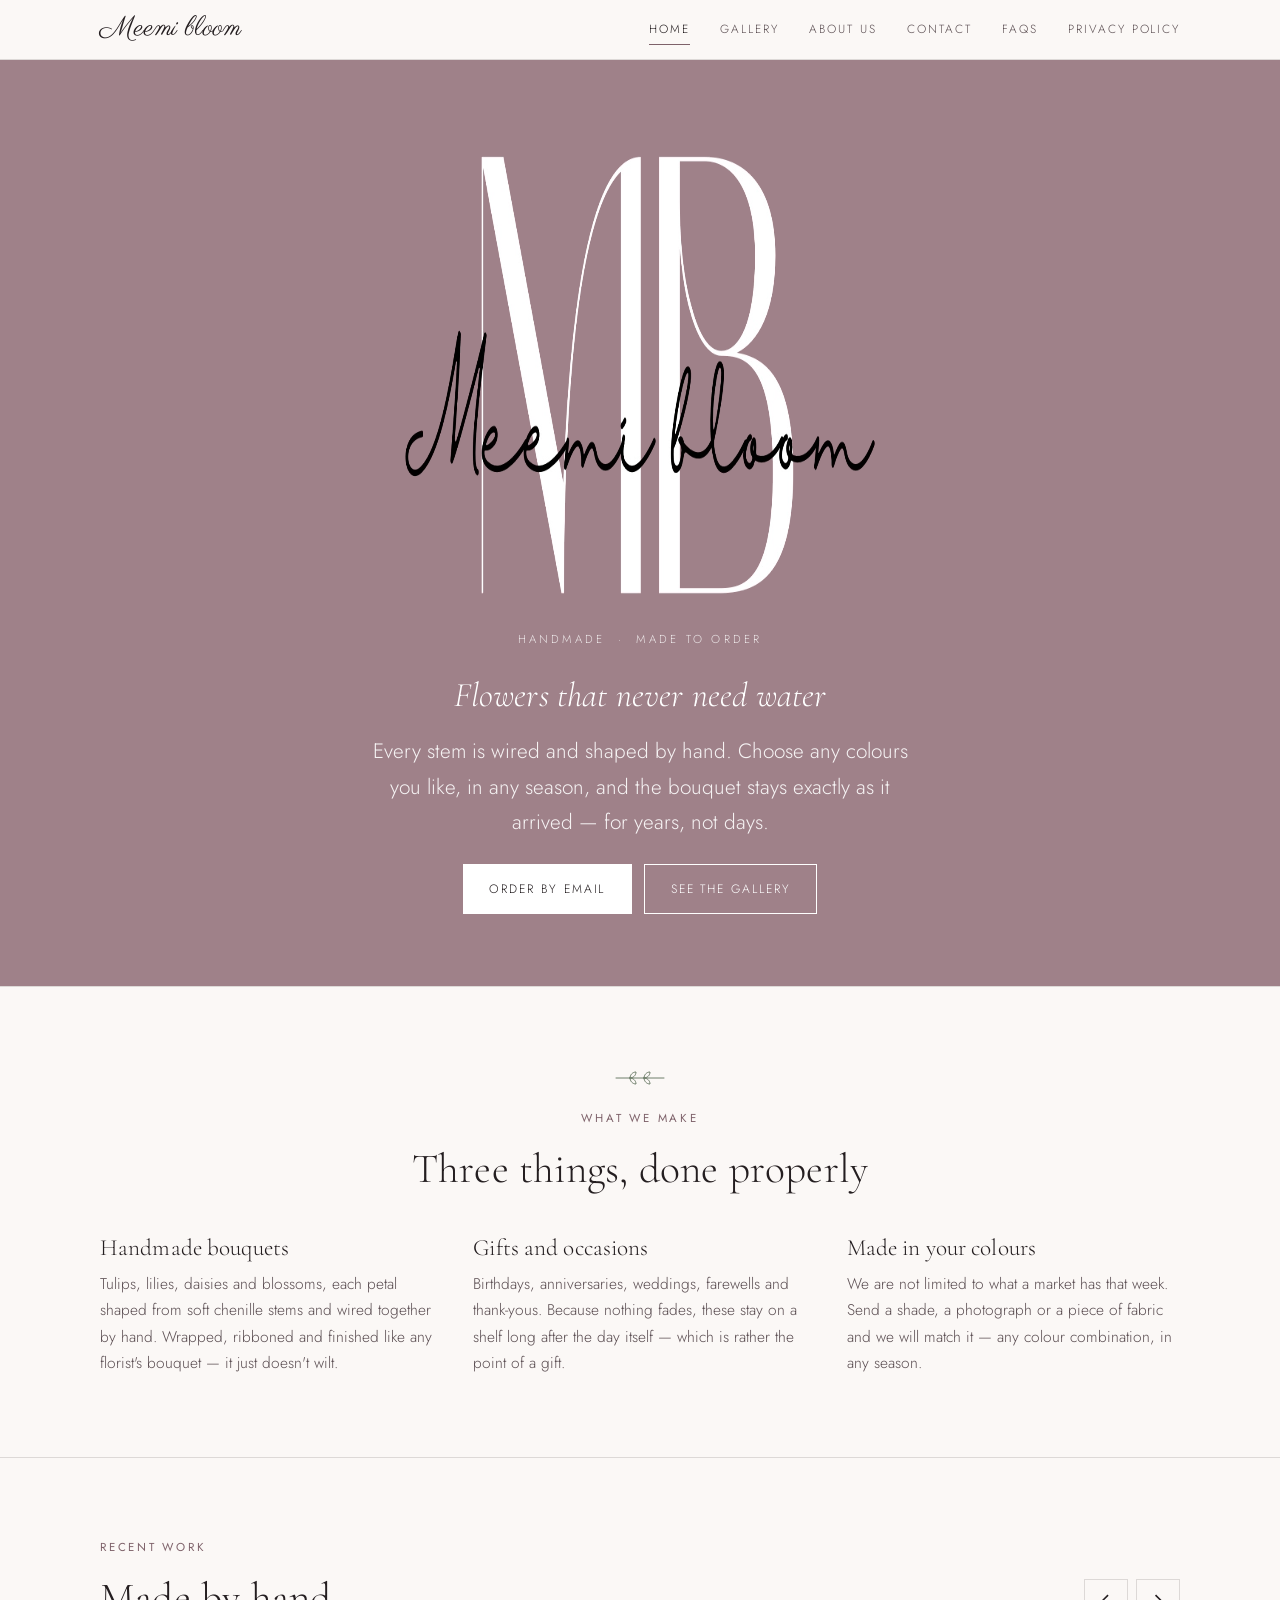
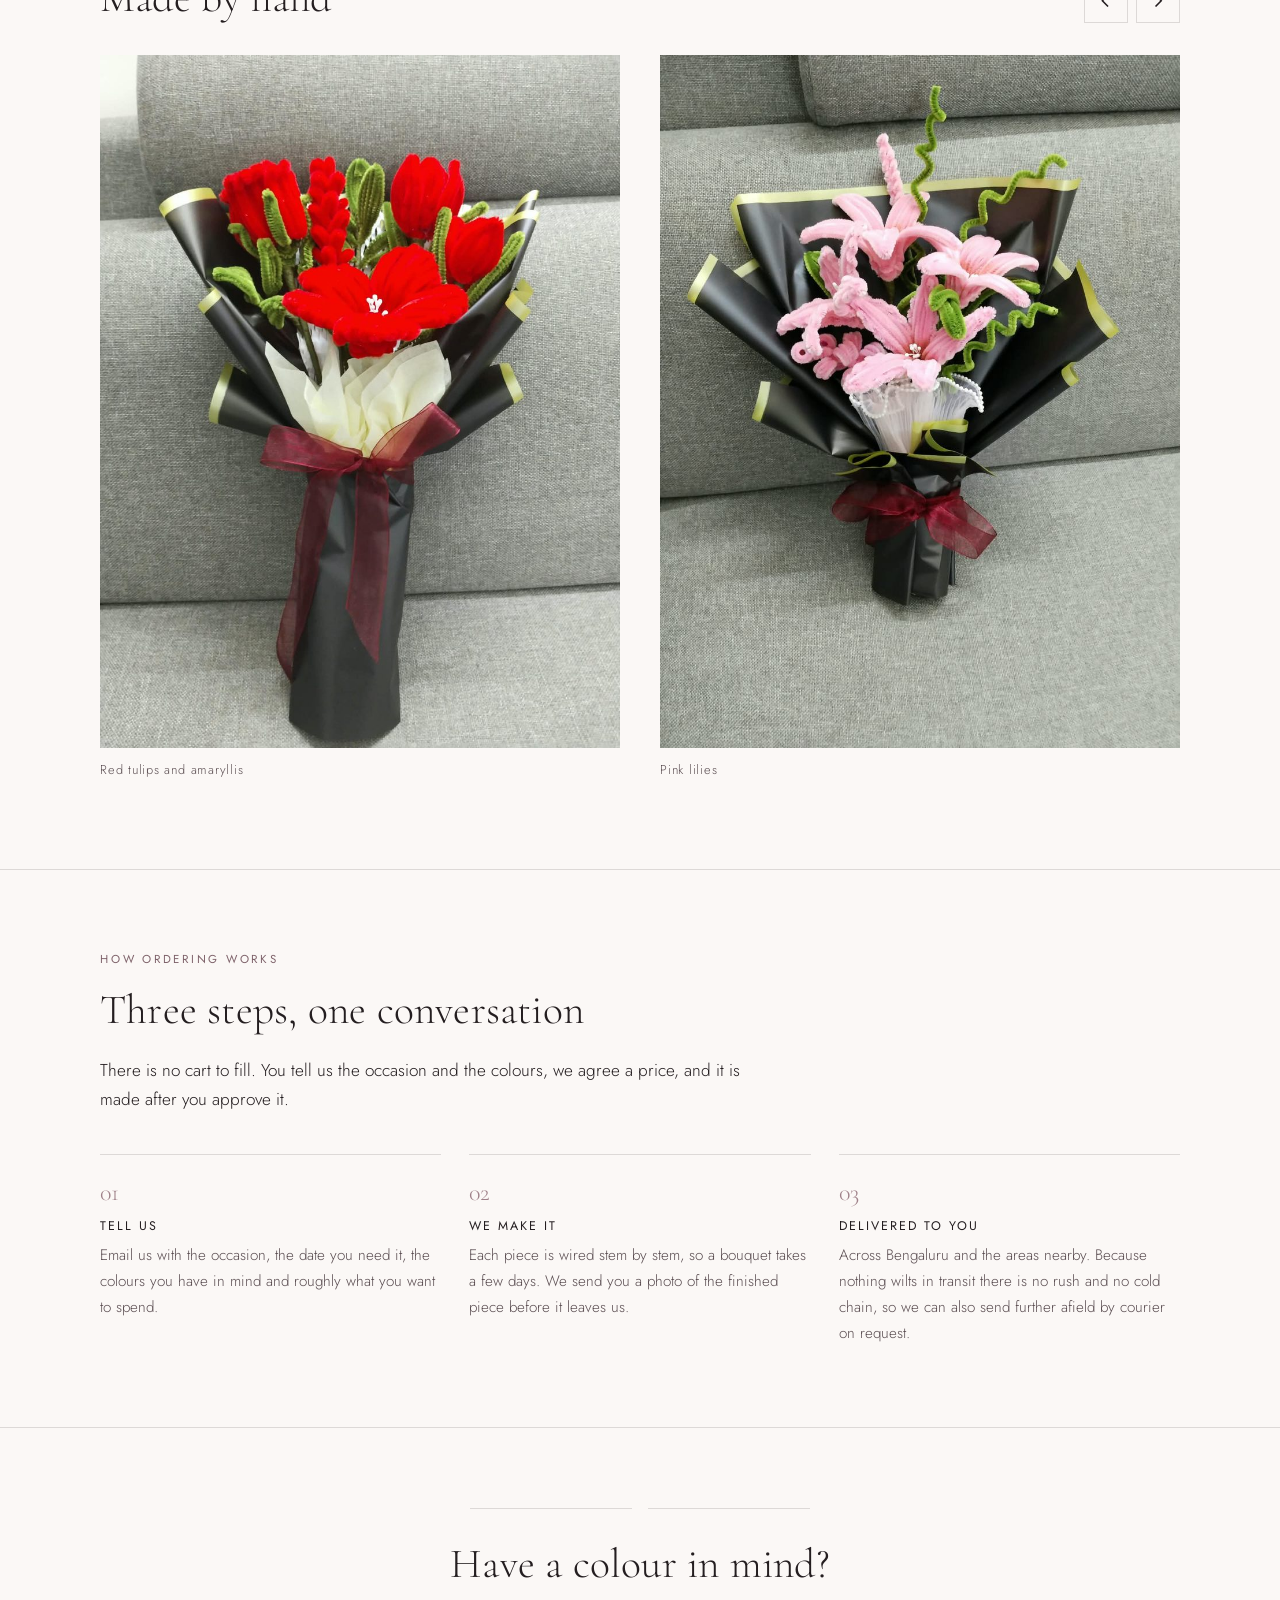
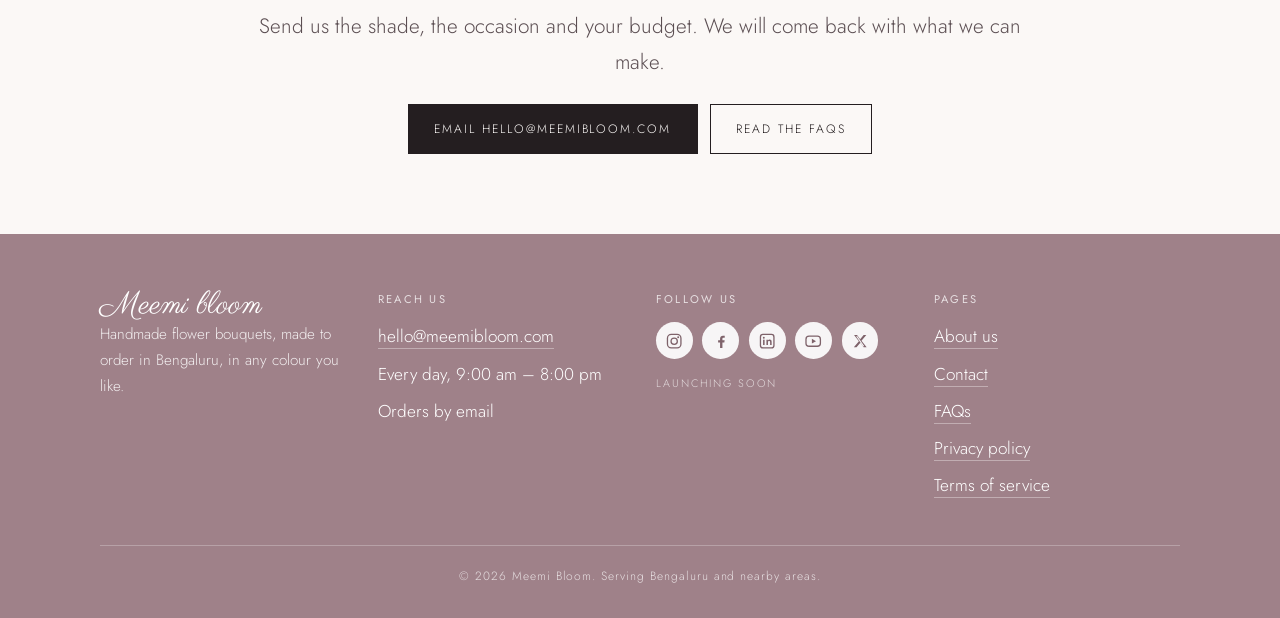
==== commit 7afa639e: "Add files via upload Email-only ordering, removed home decor, added social icons" ====
--- a/index.html
+++ b/index.html
@@ -3,14 +3,14 @@
 <head>
 <meta charset="utf-8">
 <meta name="viewport" content="width=device-width, initial-scale=1">
-<title>Meemi Bloom — Handmade Flower Bouquets & Home Decor in Bengaluru</title>
-<meta name="description" content="Handmade flower bouquets and home decor from Meemi Bloom, Bengaluru. Wired by hand from chenille stems in any colour you choose — they never wilt and last for years. WhatsApp +91 91649 52630.">
+<title>Meemi Bloom — Handmade Flower Bouquets in Bengaluru</title>
+<meta name="description" content="Handmade flower bouquets from Meemi Bloom, Bengaluru. Wired by hand from chenille stems in any colour you choose — they never wilt and last for years. Order by email at hello@meemibloom.com.">
 <link rel="canonical" href="https://www.meemibloom.com/">
 <meta name="robots" content="index, follow">
 <meta property="og:type" content="website">
 <meta property="og:site_name" content="Meemi Bloom">
-<meta property="og:title" content="Meemi Bloom — Handmade Flower Bouquets & Home Decor in Bengaluru">
-<meta property="og:description" content="Handmade flower bouquets and home decor from Meemi Bloom, Bengaluru. Wired by hand from chenille stems in any colour you choose — they never wilt and last for years. WhatsApp +91 91649 52630.">
+<meta property="og:title" content="Meemi Bloom — Handmade Flower Bouquets in Bengaluru">
+<meta property="og:description" content="Handmade flower bouquets from Meemi Bloom, Bengaluru. Wired by hand from chenille stems in any colour you choose — they never wilt and last for years. Order by email at hello@meemibloom.com.">
 <meta property="og:url" content="https://www.meemibloom.com/">
 <meta property="og:image" content="https://www.meemibloom.com/assets/og-image.jpg">
 <meta name="twitter:card" content="summary_large_image">
@@ -29,9 +29,8 @@
   "@type": "Store",
   "@id": "https://www.meemibloom.com/#business",
   "name": "Meemi Bloom",
-  "description": "Handmade flower bouquets and home decor, wired by hand from chenille stems. Made to order in any colour, they never wilt and last for years. Based in Bengaluru.",
+  "description": "Handmade flower bouquets wired by hand from chenille stems. Made to order in any colour, they never wilt and last for years. Based in Bengaluru.",
   "url": "https://www.meemibloom.com/",
-  "telephone": "+919164952630",
   "email": "hello@meemibloom.com",
   "image": "https://www.meemibloom.com/assets/og-image.jpg",
   "logo": "https://www.meemibloom.com/assets/favicon.png",
@@ -80,7 +79,7 @@
       "@type": "Offer",
       "itemOffered": {
         "@type": "Product",
-        "name": "Handmade home decor arrangements"
+        "name": "Custom colour bouquets"
       }
     }
   ]
@@ -105,12 +104,12 @@
 <section class="hero">
   <div class="wrap">
     <img src="assets/logo-mark.png" alt="Meemi Bloom" width="1106" height="438" fetchpriority="high">
-    <p class="tag">Bouquets &nbsp;·&nbsp; Home decor</p>
+    <p class="tag">Handmade &nbsp;·&nbsp; Made to order</p>
     <h1>Flowers that never need water</h1>
     <p class="lede">Every stem is wired and shaped by hand. Choose any colours you like, in any season, and the bouquet stays exactly as it arrived — for years, not days.</p>
     <div class="actions">
-      <a class="btn btn-solid" href="https://wa.me/919164952630?text=Hi%20Meemi%20Bloom%2C%20I%27d%20like%20to%20ask%20about%20an%20order.">Order on WhatsApp</a>
-      <a class="btn btn-ghost" href="mailto:hello@meemibloom.com?subject=Handmade%20bouquet%20enquiry">Order by email</a>
+      <a class="btn btn-solid" href="mailto:hello@meemibloom.com?subject=Handmade%20bouquet%20enquiry">Order by email</a>
+      <a class="btn btn-ghost" href="gallery.html">See the gallery</a>
     </div>
   </div>
 </section>
@@ -130,8 +129,8 @@
         <p>Birthdays, anniversaries, weddings, farewells and thank-yous. Because nothing fades, these stay on a shelf long after the day itself — which is rather the point of a gift.</p>
       </div>
       <div class="card">
-        <h3>Home decor</h3>
-        <p>Permanent arrangements for a table, a shelf or a corner that never gets enough light. No water, no dropped petals, no pollen — useful if anyone in the house has allergies.</p>
+        <h3>Made in your colours</h3>
+        <p>We are not limited to what a market has that week. Send a shade, a photograph or a piece of fabric and we will match it — any colour combination, in any season.</p>
       </div>
     </div>
   </div>
@@ -171,7 +170,7 @@
     <ol class="steps">
       <li>
         <h3>Tell us</h3>
-        <p>Message us with the occasion, the date you need it, the colours you have in mind and roughly what you want to spend.</p>
+        <p>Email us with the occasion, the date you need it, the colours you have in mind and roughly what you want to spend.</p>
       </li>
       <li>
         <h3>We make it</h3>
@@ -179,7 +178,7 @@
       </li>
       <li>
         <h3>Delivered to you</h3>
-        <p>We deliver across Bengaluru and the areas around it. Nothing perishes on the way, so there is no rush and no cold chain to worry about.</p>
+        <p>Across Bengaluru and the areas nearby. Because nothing wilts in transit there is no rush and no cold chain, so we can also send further afield by courier on request.</p>
       </li>
     </ol>
   </div>
@@ -191,8 +190,8 @@
     <h2>Have a colour in mind?</h2>
     <p class="lede">Send us the shade, the occasion and your budget. We will come back with what we can make.</p>
     <div class="actions">
-      <a class="btn btn-solid" href="https://wa.me/919164952630?text=Hi%20Meemi%20Bloom%2C%20I%27d%20like%20to%20ask%20about%20an%20order.">Message +91 91649 52630</a>
-      <a class="btn btn-ghost" href="mailto:hello@meemibloom.com?subject=Handmade%20bouquet%20enquiry">Email hello@meemibloom.com</a>
+      <a class="btn btn-solid" href="mailto:hello@meemibloom.com?subject=Handmade%20bouquet%20enquiry">Email hello@meemibloom.com</a>
+      <a class="btn btn-ghost" href="faqs.html">Read the FAQs</a>
     </div>
   </div>
 </section>
@@ -201,15 +200,41 @@
   <div class="wrap">
     <div>
       <a class="brand" href="index.html">Meemi bloom</a>
-      <p>Handmade flower bouquets and home decor. Made to order in Bengaluru, in any colour you like.</p>
+      <p>Handmade flower bouquets, made to order in Bengaluru, in any colour you like.</p>
     </div>
     <div>
       <h4>Reach us</h4>
       <ul>
-        <li><a href="https://wa.me/919164952630?text=Hi%20Meemi%20Bloom%2C%20I%27d%20like%20to%20ask%20about%20an%20order.">WhatsApp +91 91649 52630</a></li>
         <li><a href="mailto:hello@meemibloom.com">hello@meemibloom.com</a></li>
         <li>Every day, 9:00 am – 8:00 pm</li>
+        <li>Orders by email</li>
       </ul>
+    </div>
+    <div>
+      <h4>Follow us</h4>
+      <ul class="social" aria-label="Social media, launching soon">
+        <li class="soc" title="Instagram">
+          <svg viewBox="0 0 24 24" aria-hidden="true"><rect x="3.2" y="3.2" width="17.6" height="17.6" rx="5" fill="none" stroke="currentColor" stroke-width="1.7"/><circle cx="12" cy="12" r="4.1" fill="none" stroke="currentColor" stroke-width="1.7"/><circle cx="17.2" cy="6.9" r="1.25" fill="currentColor"/></svg>
+          <span class="sr">Instagram</span>
+        </li>
+        <li class="soc" title="Facebook">
+          <svg viewBox="0 0 24 24" aria-hidden="true"><path fill="currentColor" d="M13.6 21v-7.4h2.5l.4-2.9h-2.9V8.9c0-.85.24-1.42 1.45-1.42h1.55V4.88A20 20 0 0 0 14.3 4.8c-2.24 0-3.77 1.37-3.77 3.88v2.02H8v2.9h2.53V21h3.07z"/></svg>
+          <span class="sr">Facebook</span>
+        </li>
+        <li class="soc" title="LinkedIn">
+          <svg viewBox="0 0 24 24" aria-hidden="true"><rect x="3.2" y="3.2" width="17.6" height="17.6" rx="3.2" fill="none" stroke="currentColor" stroke-width="1.7"/><rect x="6.6" y="10" width="2" height="7" fill="currentColor"/><circle cx="7.6" cy="7.5" r="1.2" fill="currentColor"/><path fill="currentColor" d="M11 17v-7h1.9v1c.45-.66 1.2-1.15 2.25-1.15 1.75 0 2.65 1.1 2.65 3.05V17h-2v-3.6c0-1-.4-1.6-1.3-1.6s-1.5.62-1.5 1.7V17H11z"/></svg>
+          <span class="sr">LinkedIn</span>
+        </li>
+        <li class="soc" title="YouTube">
+          <svg viewBox="0 0 24 24" aria-hidden="true"><rect x="2.6" y="5.4" width="18.8" height="13.2" rx="4" fill="none" stroke="currentColor" stroke-width="1.7"/><path fill="currentColor" d="M10.3 8.9l5.4 3.1-5.4 3.1z"/></svg>
+          <span class="sr">YouTube</span>
+        </li>
+        <li class="soc" title="X">
+          <svg viewBox="0 0 24 24" aria-hidden="true"><path fill="currentColor" d="M4 4h3.9l4.02 5.44L16.5 4H20l-6.3 7.5L20.4 20h-3.9l-4.35-5.88L7.2 20H3.7l6.6-7.86L4 4zm2.6 1.5l9.1 13h1.7l-9.1-13H6.6z"/></svg>
+          <span class="sr">X</span>
+        </li>
+      </ul>
+      <p class="soon">Launching soon</p>
     </div>
     <div>
       <h4>Pages</h4>
--- a/style.css
+++ b/style.css
@@ -291,3 +291,22 @@
   #lb-prev{left:0}
   #lb-next{right:0}
 }
+
+/* ---------- footer fixes ---------- */
+.site-foot .colophon{display:block}          /* stop it inheriting the 3-column grid */
+.site-foot .brand{border-bottom:0}           /* the wordmark is not a text link */
+
+/* ---------- social icons (display only, not links yet) ---------- */
+.site-foot .social{display:flex;gap:.6rem;flex-wrap:wrap;padding:0;margin:0;list-style:none}
+.site-foot .social .soc{
+  width:2.3rem;height:2.3rem;border-radius:50%;
+  background:rgba(255,255,255,.92);color:var(--mauve-deep);
+  display:grid;place-items:center;margin:0;
+}
+.site-foot .social svg{width:1.15rem;height:1.15rem;display:block}
+.site-foot .soon{
+  font-size:.68rem;letter-spacing:.18em;text-transform:uppercase;
+  color:rgba(255,255,255,.7);margin:.9rem 0 0;
+}
+.sr{position:absolute;width:1px;height:1px;overflow:hidden;clip:rect(0 0 0 0);white-space:nowrap}
+@media (max-width:640px){ .site-foot .social{justify-content:center} }
